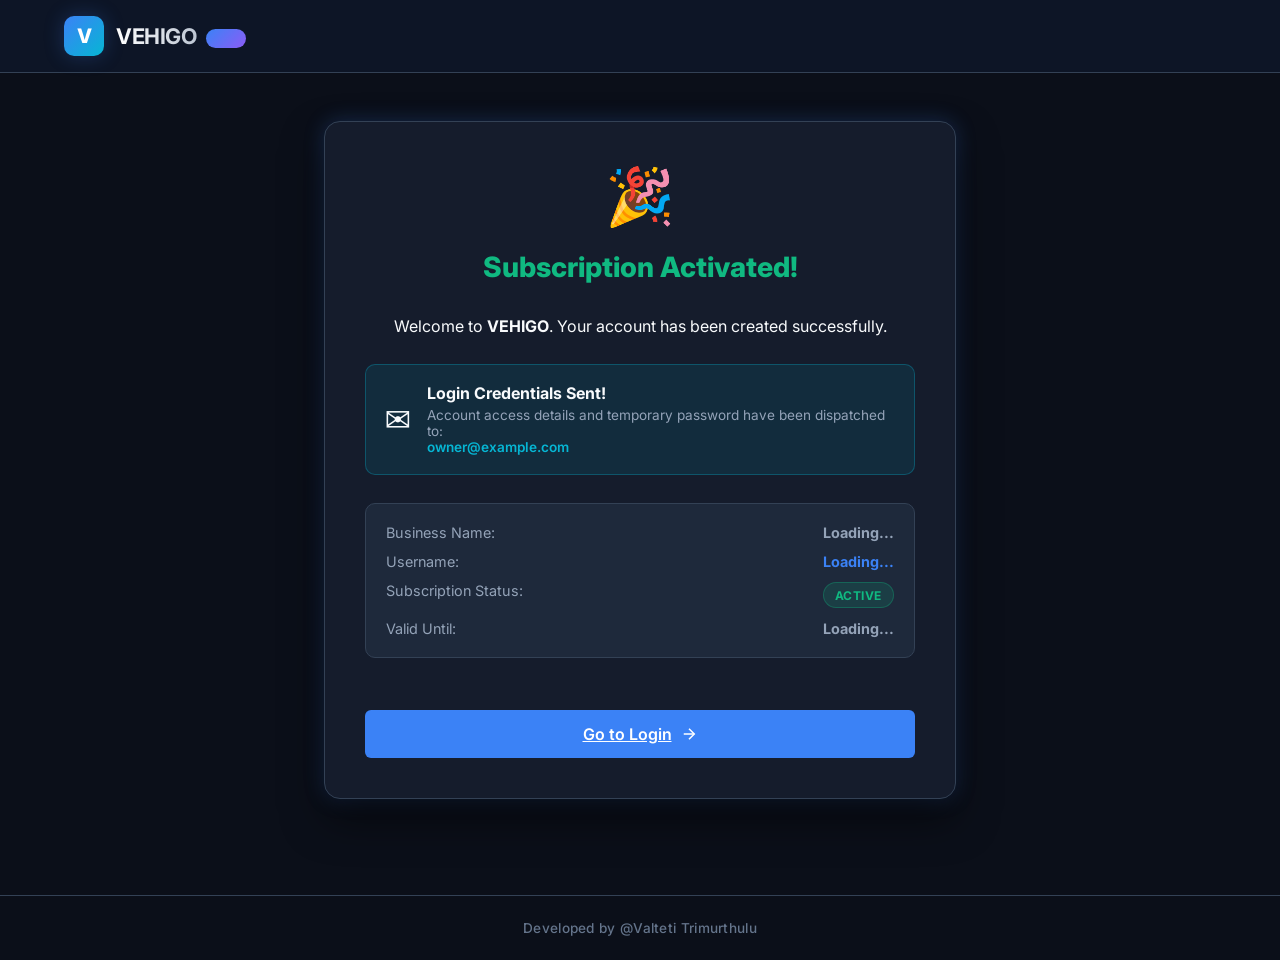
==== frontend/confirmation.html @ 652a9a10 "feat: initial commit for Vehigo Fleet Management System" ====
<!DOCTYPE html>
<html lang="en">
<head>
    <meta charset="UTF-8">
    <meta name="viewport" content="width=device-width, initial-scale=1.0">
    <title>Subscription Activated — VEHIGO SaaS Platform</title>
    <link rel="stylesheet" href="css/style.css">
</head>
<body class="public-body">

    <!-- Header Navbar -->
    <header class="public-header">
        <div class="public-header-container">
            <a href="home.html" class="brand-link">
                <div class="brand-icon">V</div>
                <div class="brand-text">VEHIGO <span class="saas-badge">SaaS</span></div>
            </a>
        </div>
    </header>

    <div class="registration-container">
        <div class="registration-card" style="text-align: center; align-items: center;">
            <div class="confirmation-icon">🎉</div>
            <h1 class="registration-title" style="color: var(--status-available);">Subscription Activated!</h1>
            <p class="registration-subtitle" style="font-size: 1rem; color: var(--text-primary);">
                Welcome to <strong>VEHIGO</strong>. Your account has been created successfully.
            </p>

            <div class="confirmation-notice-box">
                <div class="notice-icon">✉️</div>
                <div>
                    <strong>Login Credentials Sent!</strong>
                    <p style="margin-top: 0.25rem; font-size: 0.85rem; color: var(--text-secondary);">
                        Account access details and temporary password have been dispatched to:
                        <br><span id="conf-email" style="color: var(--accent-cyan); font-weight: 600;">owner@example.com</span>
                    </p>
                </div>
            </div>

            <!-- Activation Summary -->
            <div class="order-summary-card" style="width: 100%; text-align: left;">
                <div class="summary-row">
                    <span>Business Name:</span>
                    <strong id="conf-business">Loading...</strong>
                </div>
                <div class="summary-row">
                    <span>Username:</span>
                    <strong id="conf-username" style="color: var(--accent-blue);">Loading...</strong>
                </div>
                <div class="summary-row">
                    <span>Subscription Status:</span>
                    <span id="conf-status" class="badge badge-available">ACTIVE</span>
                </div>
                <div class="summary-row">
                    <span>Valid Until:</span>
                    <strong id="conf-expiry">Loading...</strong>
                </div>
            </div>

            <div style="margin-top: 1.5rem; width: 100%;">
                <a href="login.html" class="btn btn-primary btn-block btn-lg" style="justify-content: center;">
                    <span>Go to Login</span>
                    <svg viewBox="0 0 24 24" width="18" height="18" style="stroke: currentColor; fill: none; stroke-width: 2;"><line x1="5" y1="12" x2="19" y2="12"></line><polyline points="12 5 19 12 12 19"></polyline></svg>
                </a>
            </div>
        </div>
    </div>

    <!-- Page Footer -->
    <footer class="app-footer">
        Developed by @Valteti Trimurthulu
    </footer>

    <script src="js/api.js"></script>
    <script>
        document.addEventListener('DOMContentLoaded', async () => {
            const urlParams = new URLSearchParams(window.location.search);
            const subscriptionId = urlParams.get('id');

            if (subscriptionId) {
                try {
                    const sub = await API.get(`/subscriptions/${subscriptionId}`);
                    if (sub) {
                        document.getElementById('conf-business').textContent = sub.businessName;
                        document.getElementById('conf-email').textContent = sub.ownerEmail;
                        document.getElementById('conf-username').textContent = sub.username;
                        document.getElementById('conf-status').textContent = sub.subscriptionStatus;
                        document.getElementById('conf-expiry').textContent = formatDate(sub.expiryDate);
                    }
                } catch (e) {
                    console.error("Could not fetch confirmation details:", e);
                }
            }
        });
    </script>
</body>
</html>
---- frontend/css/style.css ----
/* VEHIGO - Vehicle & Logistics Management Platform CSS Design System */
@import url('https://fonts.googleapis.com/css2?family=Inter:wght@300;400;500;600;700&display=swap');

:root {
    --bg-main: #0b0f19;
    --bg-card: #151c2c;
    --bg-card-hover: #1e283d;
    --bg-sidebar: #0f172a;
    --bg-input: #1e293b;
    --border-color: #334155;

    --text-primary: #f8fafc;
    --text-secondary: #94a3b8;
    --text-muted: #64748b;

    --accent-blue: #3b82f6;
    --accent-blue-hover: #2563eb;
    --accent-cyan: #06b6d4;
    --accent-purple: #8b5cf6;

    --status-available: #10b981;
    --status-available-bg: rgba(16, 185, 129, 0.15);
    --status-ontrip: #3b82f6;
    --status-ontrip-bg: rgba(59, 130, 246, 0.15);
    --status-maintenance: #f59e0b;
    --status-maintenance-bg: rgba(245, 158, 11, 0.15);
    --status-inactive: #ef4444;
    --status-inactive-bg: rgba(239, 68, 68, 0.15);

    --radius-sm: 6px;
    --radius-md: 10px;
    --radius-lg: 16px;

    --shadow-card: 0 10px 25px -5px rgba(0, 0, 0, 0.4), 0 8px 10px -6px rgba(0, 0, 0, 0.3);
    --shadow-glow: 0 0 20px rgba(59, 130, 246, 0.25);
    --transition: all 0.25s cubic-bezier(0.4, 0, 0.2, 1);
}

* {
    margin: 0;
    padding: 0;
    box-sizing: border-box;
    font-family: 'Inter', system-ui, -apple-system, sans-serif;
}

body {
    background-color: var(--bg-main);
    color: var(--text-primary);
    min-height: 100vh;
    display: flex;
    flex-direction: column;
}

/* Layout */
.app-container {
    display: flex;
    min-height: 100vh;
}

/* Sidebar Navigation */
.sidebar {
    width: 260px;
    background-color: var(--bg-sidebar);
    border-right: 1px solid var(--border-color);
    display: flex;
    flex-direction: column;
    padding: 1.5rem 1rem;
    position: fixed;
    height: 100vh;
    z-index: 100;
}

.brand {
    display: flex;
    align-items: center;
    gap: 0.75rem;
    padding: 0.5rem 0.75rem 1.5rem;
    border-bottom: 1px solid var(--border-color);
    margin-bottom: 1.5rem;
}

.brand-icon {
    width: 40px;
    height: 40px;
    background: linear-gradient(135deg, var(--accent-blue), var(--accent-cyan));
    border-radius: var(--radius-md);
    display: flex;
    align-items: center;
    justify-content: center;
    font-weight: 800;
    font-size: 1.25rem;
    color: #fff;
    box-shadow: var(--shadow-glow);
}

.brand-text {
    font-size: 1.35rem;
    font-weight: 700;
    letter-spacing: -0.5px;
    background: linear-gradient(to right, #ffffff, #94a3b8);
    -webkit-background-clip: text;
    -webkit-text-fill-color: transparent;
}

.nav-list {
    list-style: none;
    display: flex;
    flex-direction: column;
    gap: 0.35rem;
}

.nav-link {
    display: flex;
    align-items: center;
    gap: 0.85rem;
    padding: 0.75rem 1rem;
    color: var(--text-secondary);
    text-decoration: none;
    border-radius: var(--radius-sm);
    font-weight: 500;
    font-size: 0.95rem;
    transition: var(--transition);
}

.nav-link:hover {
    color: var(--text-primary);
    background-color: var(--bg-card-hover);
}

.nav-link.active {
    color: #ffffff;
    background: linear-gradient(90deg, rgba(59, 130, 246, 0.2), transparent);
    border-left: 3.5px solid var(--accent-blue);
    font-weight: 600;
}

.nav-link svg {
    width: 20px;
    height: 20px;
    stroke: currentColor;
    stroke-width: 2;
    fill: none;
}

.sidebar-footer {
    margin-top: auto;
    padding-top: 1rem;
    border-top: 1px solid var(--border-color);
    font-size: 0.8rem;
    color: var(--text-muted);
    text-align: center;
}

/* Main Content Area */
.main-content {
    margin-left: 260px;
    flex: 1;
    padding: 2rem;
    max-width: calc(100vw - 260px);
}

.page-header {
    display: flex;
    justify-content: space-between;
    align-items: center;
    margin-bottom: 2rem;
    padding-bottom: 1rem;
    border-bottom: 1px solid var(--border-color);
}

.page-title {
    font-size: 1.75rem;
    font-weight: 700;
    letter-spacing: -0.5px;
}

.page-subtitle {
    font-size: 0.9rem;
    color: var(--text-secondary);
    margin-top: 0.25rem;
}

/* Grid & Cards */
.stats-grid {
    display: grid;
    grid-template-columns: repeat(auto-fit, minmax(220px, 1fr));
    gap: 1.25rem;
    margin-bottom: 2rem;
}

.stat-card {
    background-color: var(--bg-card);
    border: 1px solid var(--border-color);
    border-radius: var(--radius-md);
    padding: 1.35rem;
    display: flex;
    align-items: center;
    justify-content: space-between;
    box-shadow: var(--shadow-card);
    transition: var(--transition);
}

.stat-card:hover {
    transform: translateY(-3px);
    border-color: var(--accent-blue);
}

.stat-info .stat-label {
    font-size: 0.825rem;
    text-transform: uppercase;
    letter-spacing: 0.5px;
    color: var(--text-secondary);
    margin-bottom: 0.35rem;
    font-weight: 600;
}

.stat-info .stat-value {
    font-size: 1.85rem;
    font-weight: 700;
    color: var(--text-primary);
}

.stat-icon {
    width: 48px;
    height: 48px;
    border-radius: var(--radius-md);
    display: flex;
    align-items: center;
    justify-content: center;
    background-color: rgba(255, 255, 255, 0.05);
}

.stat-icon svg {
    width: 24px;
    height: 24px;
    stroke: var(--accent-blue);
    stroke-width: 2;
    fill: none;
}

/* Toolbar & Filters */
.toolbar {
    display: flex;
    justify-content: space-between;
    align-items: center;
    gap: 1rem;
    margin-bottom: 1.5rem;
    flex-wrap: wrap;
}

.search-box {
    position: relative;
    flex: 1;
    min-width: 240px;
    max-width: 400px;
}

.search-box input {
    width: 100%;
    padding: 0.65rem 1rem 0.65rem 2.5rem;
    background-color: var(--bg-input);
    border: 1px solid var(--border-color);
    border-radius: var(--radius-sm);
    color: var(--text-primary);
    font-size: 0.9rem;
}

.search-box svg {
    position: absolute;
    left: 0.85rem;
    top: 50%;
    transform: translateY(-50%);
    width: 18px;
    height: 18px;
    stroke: var(--text-muted);
}

.filter-group {
    display: flex;
    gap: 0.75rem;
    align-items: center;
}

select.form-control, input.form-control {
    background-color: var(--bg-input);
    border: 1px solid var(--border-color);
    border-radius: var(--radius-sm);
    color: var(--text-primary);
    padding: 0.65rem 0.85rem;
    font-size: 0.9rem;
    outline: none;
}

select.form-control:focus, input.form-control:focus {
    border-color: var(--accent-blue);
}

/* Buttons */
.btn {
    display: inline-flex;
    align-items: center;
    gap: 0.5rem;
    padding: 0.65rem 1.25rem;
    font-size: 0.9rem;
    font-weight: 600;
    border-radius: var(--radius-sm);
    border: none;
    cursor: pointer;
    transition: var(--transition);
}

.btn-primary {
    background-color: var(--accent-blue);
    color: #ffffff;
}

.btn-primary:hover {
    background-color: var(--accent-blue-hover);
    box-shadow: var(--shadow-glow);
}

.btn-secondary {
    background-color: var(--bg-card-hover);
    color: var(--text-primary);
    border: 1px solid var(--border-color);
}

.btn-secondary:hover {
    background-color: var(--border-color);
}

.btn-danger {
    background-color: rgba(239, 68, 68, 0.2);
    color: #ef4444;
    border: 1px solid rgba(239, 68, 68, 0.3);
}

.btn-danger:hover {
    background-color: rgba(239, 68, 68, 0.35);
}

.btn-sm {
    padding: 0.4rem 0.75rem;
    font-size: 0.8rem;
}

/* Tables */
.table-container {
    background-color: var(--bg-card);
    border: 1px solid var(--border-color);
    border-radius: var(--radius-md);
    overflow: hidden;
    box-shadow: var(--shadow-card);
}

.data-table {
    width: 100%;
    border-collapse: collapse;
    text-align: left;
}

.data-table th {
    background-color: rgba(15, 23, 42, 0.7);
    padding: 0.9rem 1.25rem;
    font-size: 0.8rem;
    text-transform: uppercase;
    letter-spacing: 0.5px;
    color: var(--text-secondary);
    border-bottom: 1px solid var(--border-color);
}

.data-table td {
    padding: 1rem 1.25rem;
    border-bottom: 1px solid rgba(51, 65, 85, 0.4);
    font-size: 0.9rem;
    color: var(--text-primary);
    vertical-align: middle;
}

.data-table tbody tr:hover {
    background-color: rgba(30, 40, 61, 0.5);
}

/* Badges & Status Pills */
.badge {
    display: inline-block;
    padding: 0.3rem 0.7rem;
    border-radius: 50px;
    font-size: 0.75rem;
    font-weight: 700;
    text-transform: uppercase;
    letter-spacing: 0.5px;
}

.badge-available {
    background-color: var(--status-available-bg);
    color: var(--status-available);
    border: 1px solid rgba(16, 185, 129, 0.3);
}

.badge-ontrip {
    background-color: var(--status-ontrip-bg);
    color: var(--status-ontrip);
    border: 1px solid rgba(59, 130, 246, 0.3);
}

.badge-maintenance {
    background-color: var(--status-maintenance-bg);
    color: var(--status-maintenance);
    border: 1px solid rgba(245, 158, 11, 0.3);
}

.badge-inactive {
    background-color: var(--status-inactive-bg);
    color: var(--status-inactive);
    border: 1px solid rgba(239, 68, 68, 0.3);
}

/* Modal Dialogs */
.modal-overlay {
    position: fixed;
    top: 0;
    left: 0;
    width: 100vw;
    height: 100vh;
    background-color: rgba(0, 0, 0, 0.7);
    backdrop-filter: blur(4px);
    display: flex;
    align-items: center;
    justify-content: center;
    z-index: 1000;
    opacity: 0;
    visibility: hidden;
    transition: var(--transition);
}

.modal-overlay.active {
    opacity: 1;
    visibility: visible;
}

.modal {
    background-color: var(--bg-card);
    border: 1px solid var(--border-color);
    border-radius: var(--radius-lg);
    width: 100%;
    max-width: 540px;
    padding: 1.75rem;
    box-shadow: 0 20px 30px rgba(0, 0, 0, 0.6);
    transform: scale(0.95);
    transition: var(--transition);
}

.modal-overlay.active .modal {
    transform: scale(1);
}

.modal-header {
    display: flex;
    justify-content: space-between;
    align-items: center;
    padding-bottom: 1rem;
    border-bottom: 1px solid var(--border-color);
    margin-bottom: 1.25rem;
}

.modal-title {
    font-size: 1.25rem;
    font-weight: 700;
}

.modal-close {
    background: none;
    border: none;
    color: var(--text-muted);
    font-size: 1.5rem;
    cursor: pointer;
}

.modal-close:hover {
    color: var(--text-primary);
}

.form-grid {
    display: grid;
    grid-template-columns: 1fr 1fr;
    gap: 1rem;
}

.form-group {
    display: flex;
    flex-direction: column;
    gap: 0.4rem;
    margin-bottom: 1rem;
}

.form-group.full-width {
    grid-column: 1 / -1;
}

.form-group label {
    font-size: 0.825rem;
    font-weight: 600;
    color: var(--text-secondary);
}

.modal-footer {
    display: flex;
    justify-content: flex-end;
    gap: 0.75rem;
    padding-top: 1rem;
    border-top: 1px solid var(--border-color);
    margin-top: 1rem;
}

/* Toast Notifications */
.toast-container {
    position: fixed;
    bottom: 20px;
    right: 20px;
    display: flex;
    flex-direction: column;
    gap: 0.5rem;
    z-index: 2000;
}

.toast {
    padding: 0.9rem 1.25rem;
    background-color: var(--bg-card);
    border: 1px solid var(--border-color);
    border-left: 4px solid var(--accent-blue);
    border-radius: var(--radius-sm);
    color: var(--text-primary);
    font-size: 0.9rem;
    box-shadow: var(--shadow-card);
    animation: slideIn 0.3s ease-out forwards;
}

.toast.success { border-left-color: var(--status-available); }
.toast.error { border-left-color: var(--status-inactive); }

@keyframes slideIn {
    from { transform: translateX(100%); opacity: 0; }
    to { transform: translateX(0); opacity: 1; }
}

/* Responsive adjustments */
@media (max-width: 900px) {
    .sidebar { width: 70px; padding: 1rem 0.5rem; }
    .brand-text, .nav-link span, .sidebar-footer { display: none; }
    .main-content { margin-left: 70px; max-width: calc(100vw - 70px); }
}

/* ==========================================================================
   Login Page Styling
   ========================================================================== */
.login-body {
    background: radial-gradient(circle at top center, #1e293b 0%, #0b0f19 70%);
    display: flex;
    align-items: center;
    justify-content: center;
    min-height: 100vh;
    padding: 1.5rem;
}

.login-container {
    width: 100%;
    max-width: 440px;
}

.login-card {
    background-color: var(--bg-card);
    border: 1px solid var(--border-color);
    border-radius: var(--radius-lg);
    padding: 2.5rem;
    box-shadow: 0 20px 40px rgba(0, 0, 0, 0.5), var(--shadow-glow);
    display: flex;
    flex-direction: column;
    gap: 1.5rem;
}

.login-header {
    text-align: center;
    display: flex;
    flex-direction: column;
    align-items: center;
}

.login-brand-icon {
    width: 56px;
    height: 56px;
    background: linear-gradient(135deg, var(--accent-blue), var(--accent-cyan));
    border-radius: var(--radius-md);
    display: flex;
    align-items: center;
    justify-content: center;
    font-weight: 800;
    font-size: 1.75rem;
    color: #ffffff;
    box-shadow: var(--shadow-glow);
    margin-bottom: 1rem;
}

.login-brand-title {
    font-size: 2rem;
    font-weight: 800;
    letter-spacing: 1px;
    background: linear-gradient(to right, #ffffff, #94a3b8);
    -webkit-background-clip: text;
    -webkit-text-fill-color: transparent;
}

.login-brand-subtitle {
    font-size: 0.875rem;
    color: var(--text-secondary);
    margin-top: 0.35rem;
}

.login-error-msg {
    background-color: rgba(239, 68, 68, 0.15);
    border: 1px solid rgba(239, 68, 68, 0.4);
    color: #fca5a5;
    padding: 0.75rem 1rem;
    border-radius: var(--radius-sm);
    font-size: 0.875rem;
    text-align: center;
    font-weight: 500;
}

.input-with-icon {
    position: relative;
    display: flex;
    align-items: center;
}

.input-with-icon .input-icon {
    position: absolute;
    left: 0.85rem;
    width: 18px;
    height: 18px;
    stroke: var(--text-muted);
    stroke-width: 2;
    fill: none;
    pointer-events: none;
}

.input-with-icon .form-control {
    padding-left: 2.6rem;
    width: 100%;
}

.password-input-wrapper .form-control {
    padding-right: 2.6rem;
}

.toggle-password-btn {
    position: absolute;
    right: 0.75rem;
    background: none;
    border: none;
    color: var(--text-muted);
    cursor: pointer;
    padding: 0.25rem;
    display: flex;
    align-items: center;
    justify-content: center;
    transition: var(--transition);
}

.toggle-password-btn:hover {
    color: var(--text-primary);
}

.toggle-password-btn svg {
    width: 18px;
    height: 18px;
    stroke: currentColor;
    stroke-width: 2;
    fill: none;
}

.login-demo-hint {
    background-color: rgba(30, 41, 59, 0.6);
    border: 1px dashed var(--border-color);
    padding: 0.65rem 0.85rem;
    border-radius: var(--radius-sm);
    font-size: 0.8rem;
    color: var(--text-secondary);
    text-align: center;
}

.login-demo-hint code {
    color: var(--accent-cyan);
    font-weight: 600;
    background: rgba(6, 182, 212, 0.1);
    padding: 0.1rem 0.35rem;
    border-radius: 4px;
}

.btn-block {
    width: 100%;
    justify-content: center;
}

.btn-login {
    padding: 0.85rem;
    font-size: 1rem;
    letter-spacing: 0.5px;
    margin-top: 0.5rem;
}

.login-footer {
    text-align: center;
    font-size: 0.8rem;
    color: var(--text-muted);
    border-top: 1px solid var(--border-color);
    padding-top: 1rem;
    margin-top: 0.5rem;
}

/* ==========================================================================
   Application Global Footer
   ========================================================================== */
.app-footer {
    margin-top: 3rem;
    padding: 1.5rem 0;
    border-top: 1px solid var(--border-color);
    text-align: center;
    color: var(--text-muted);
    font-size: 0.85rem;
    font-weight: 500;
    letter-spacing: 0.3px;
}

/* ==========================================================================
   Tracking & Leaflet Map Page Layout
   ========================================================================== */
.tracking-layout {
    display: flex;
    gap: 1.5rem;
    align-items: stretch;
    min-height: 620px;
}

.vehicle-sidebar {
    width: 320px;
    flex-shrink: 0;
    background-color: var(--bg-card);
    border: 1px solid var(--border-color);
    border-radius: var(--radius-md);
    display: flex;
    flex-direction: column;
    box-shadow: var(--shadow-card);
    overflow: hidden;
}

.vehicle-sidebar-header {
    padding: 1.15rem;
    border-bottom: 1px solid var(--border-color);
    background-color: rgba(15, 23, 42, 0.6);
}

.vehicle-sidebar-title {
    font-size: 1rem;
    font-weight: 700;
    margin-bottom: 0.75rem;
    display: flex;
    align-items: center;
    justify-content: space-between;
}

.vehicle-list {
    list-style: none;
    overflow-y: auto;
    max-height: 520px;
}

.vehicle-item {
    padding: 1rem 1.15rem;
    border-bottom: 1px solid var(--border-color);
    cursor: pointer;
    transition: var(--transition);
    display: flex;
    flex-direction: column;
    gap: 0.4rem;
}

.vehicle-item:hover {
    background-color: var(--bg-card-hover);
}

.vehicle-item.active {
    background-color: rgba(59, 130, 246, 0.15);
    border-left: 4px solid var(--accent-blue);
}

.vehicle-item-header {
    display: flex;
    justify-content: space-between;
    align-items: center;
}

.vehicle-item-number {
    font-weight: 700;
    font-size: 0.95rem;
    color: var(--text-primary);
}

.vehicle-item-route {
    font-size: 0.8rem;
    color: var(--text-secondary);
    display: flex;
    align-items: center;
    gap: 0.35rem;
}

.map-container-wrapper {
    flex: 1;
    display: flex;
    flex-direction: column;
    gap: 1rem;
}

.map-area {
    width: 100%;
    height: 540px;
    min-height: 480px;
    background-color: #1e293b;
    border: 1px solid var(--border-color);
    border-radius: var(--radius-md);
    overflow: hidden;
    box-shadow: var(--shadow-card);
    z-index: 1;
}

/* Custom Leaflet Dark Mode Popup Styling */
.leaflet-popup-content-wrapper {
    background-color: var(--bg-card) !important;
    color: var(--text-primary) !important;
    border: 1px solid var(--border-color) !important;
    border-radius: var(--radius-md) !important;
    box-shadow: var(--shadow-card) !important;
}

.leaflet-popup-tip {
    background-color: var(--bg-card) !important;
}

.leaflet-popup-content {
    margin: 0.85rem 1rem !important;
    font-family: 'Inter', sans-serif !important;
    font-size: 0.85rem !important;
    line-height: 1.4 !important;
}

.popup-vehicle-title {
    font-size: 1.1rem;
    font-weight: 700;
    color: #ffffff;
    margin-bottom: 0.25rem;
}

.popup-row {
    margin-top: 0.35rem;
    color: var(--text-secondary);
}

.popup-row strong {
    color: var(--text-primary);
}

/* Sidebar Logout Button */
.nav-link.nav-logout {
    color: #ef4444;
}

.nav-link.nav-logout:hover {
    background-color: rgba(239, 68, 68, 0.15);
    color: #fca5a5;
}

@media (max-width: 1024px) {
    .tracking-layout {
        flex-direction: column;
    }
    .vehicle-sidebar {
        width: 100%;
    }
    .map-area {
        height: 400px;
    }
}

/* ==========================================================================
   1. Interactive Vehicle Loading Screen Overlay
   ========================================================================== */
.loading-overlay {
    position: fixed;
    top: 0;
    left: 0;
    width: 100vw;
    height: 100vh;
    background: radial-gradient(circle at top center, #1e293b 0%, #0b0f19 80%);
    z-index: 9999;
    display: flex;
    align-items: center;
    justify-content: center;
    color: var(--text-primary);
}

.loading-content {
    text-align: center;
    display: flex;
    flex-direction: column;
    align-items: center;
    max-width: 420px;
    padding: 2rem;
}

.loading-logo {
    display: flex;
    align-items: center;
    gap: 0.85rem;
    margin-bottom: 0.5rem;
}

.brand-icon-lg {
    width: 52px;
    height: 52px;
    background: linear-gradient(135deg, var(--accent-blue), var(--accent-cyan));
    border-radius: var(--radius-md);
    display: flex;
    align-items: center;
    justify-content: center;
    font-weight: 800;
    font-size: 1.6rem;
    color: #fff;
    box-shadow: var(--shadow-glow);
}

.loading-brand-text {
    font-size: 2.2rem;
    font-weight: 800;
    letter-spacing: 1px;
    background: linear-gradient(to right, #ffffff, #94a3b8);
    -webkit-background-clip: text;
    -webkit-text-fill-color: transparent;
}

.loading-subtitle {
    font-size: 0.95rem;
    color: var(--text-secondary);
    margin-bottom: 2rem;
}

.vehicle-animation-track {
    position: relative;
    width: 100%;
    height: 44px;
    margin-bottom: 1.5rem;
    display: flex;
    align-items: center;
    overflow: hidden;
}

.track-line {
    position: absolute;
    width: 100%;
    height: 3px;
    background: linear-gradient(90deg, transparent, var(--accent-cyan), transparent);
    border-radius: 2px;
}

.animated-truck {
    position: absolute;
    font-size: 2rem;
    left: -40px;
    animation: driveAcross 1.5s ease-in-out infinite;
    filter: drop-shadow(0 0 10px rgba(6, 182, 212, 0.6));
}

@keyframes driveAcross {
    0% { left: -40px; opacity: 0; }
    15% { opacity: 1; }
    85% { opacity: 1; }
    100% { left: 100%; opacity: 0; }
}

.loading-text {
    font-size: 0.85rem;
    color: var(--text-muted);
    letter-spacing: 0.5px;
}

/* ==========================================================================
   2. Public SaaS Header Navbar
   ========================================================================== */
.public-body {
    background-color: var(--bg-main);
    color: var(--text-primary);
    overflow-x: hidden;
}

.public-header {
    position: sticky;
    top: 0;
    z-index: 500;
    background-color: rgba(15, 23, 42, 0.85);
    backdrop-filter: blur(12px);
    border-bottom: 1px solid var(--border-color);
}

.public-header-container {
    max-width: 1200px;
    margin: 0 auto;
    padding: 1rem 1.5rem;
    display: flex;
    align-items: center;
    justify-content: space-between;
}

.brand-link {
    display: flex;
    align-items: center;
    gap: 0.75rem;
    text-decoration: none;
}

.saas-badge {
    font-size: 0.7rem;
    font-weight: 700;
    background: linear-gradient(135deg, var(--accent-blue), var(--accent-purple));
    color: #fff;
    padding: 0.15rem 0.45rem;
    border-radius: 50px;
    margin-left: 0.35rem;
    vertical-align: middle;
}

.public-nav {
    display: flex;
    gap: 1.75rem;
}

.nav-item {
    color: var(--text-secondary);
    text-decoration: none;
    font-size: 0.925rem;
    font-weight: 500;
    transition: var(--transition);
}

.nav-item:hover {
    color: var(--text-primary);
}

.public-auth-btns {
    display: flex;
    gap: 0.75rem;
}

/* ==========================================================================
   3. Hero Section & Interactive Vehicle Hero Visual
   ========================================================================== */
.hero-section {
    padding: 5rem 1.5rem 4rem;
    background: radial-gradient(circle at 50% 0%, #1e293b 0%, #0b0f19 75%);
}

.hero-container {
    max-width: 1200px;
    margin: 0 auto;
    display: grid;
    grid-template-columns: 1fr 1fr;
    gap: 3rem;
    align-items: center;
}

.hero-tag {
    display: inline-block;
    padding: 0.4rem 0.85rem;
    background: rgba(59, 130, 246, 0.15);
    border: 1px solid rgba(59, 130, 246, 0.3);
    color: var(--accent-cyan);
    border-radius: 50px;
    font-size: 0.825rem;
    font-weight: 600;
    margin-bottom: 1.25rem;
}

.hero-title {
    font-size: 2.85rem;
    font-weight: 800;
    line-height: 1.2;
    letter-spacing: -0.5px;
    margin-bottom: 1.25rem;
    background: linear-gradient(to right, #ffffff, #cbd5e1);
    -webkit-background-clip: text;
    -webkit-text-fill-color: transparent;
}

.hero-subtitle {
    font-size: 1.1rem;
    color: var(--text-secondary);
    line-height: 1.6;
    margin-bottom: 2rem;
}

.hero-actions {
    display: flex;
    gap: 1rem;
    margin-bottom: 2.5rem;
}

.btn-lg {
    padding: 0.85rem 1.75rem;
    font-size: 1rem;
    border-radius: var(--radius-sm);
}

.hero-metrics-trust {
    display: flex;
    gap: 2rem;
    padding-top: 1.5rem;
    border-top: 1px solid var(--border-color);
    color: var(--text-muted);
    font-size: 0.85rem;
}

.hero-metrics-trust strong {
    color: var(--text-primary);
}

.hero-visual {
    position: relative;
}

.visual-card-backdrop {
    background-color: var(--bg-card);
    border: 1px solid var(--border-color);
    border-radius: var(--radius-lg);
    padding: 2.5rem 2rem;
    box-shadow: 0 25px 50px -12px rgba(0, 0, 0, 0.6), var(--shadow-glow);
    display: flex;
    flex-direction: column;
    gap: 1.5rem;
}

.visual-truck-lane {
    display: flex;
    flex-direction: column;
    gap: 1rem;
}

.moving-truck-badge, .moving-van-badge {
    background-color: var(--bg-input);
    border: 1px solid var(--border-color);
    padding: 0.85rem 1.15rem;
    border-radius: var(--radius-md);
    display: flex;
    align-items: center;
    gap: 1rem;
    box-shadow: var(--shadow-card);
    transition: var(--transition);
}

.moving-truck-badge:hover, .moving-van-badge:hover {
    border-color: var(--accent-blue);
    transform: translateX(6px);
}

.truck-icon {
    font-size: 1.75rem;
}

.truck-status-tag {
    font-weight: 600;
    font-size: 0.9rem;
    color: var(--text-primary);
}

.visual-stat-pill {
    display: flex;
    align-items: center;
    gap: 0.6rem;
    padding: 0.6rem 1rem;
    background-color: rgba(16, 185, 129, 0.15);
    border: 1px solid rgba(16, 185, 129, 0.3);
    border-radius: 50px;
    font-size: 0.825rem;
    color: var(--status-available);
    font-weight: 600;
    width: fit-content;
}

.pill-dot {
    width: 8px;
    height: 8px;
    background-color: var(--status-available);
    border-radius: 50%;
    animation: pulse 1.5s infinite;
}

@keyframes pulse {
    0% { transform: scale(0.95); opacity: 0.8; }
    50% { transform: scale(1.3); opacity: 1; }
    100% { transform: scale(0.95); opacity: 0.8; }
}

/* ==========================================================================
   4. Target Audience, Services & Why Choose Sections
   ========================================================================== */
.section-container {
    max-width: 1200px;
    margin: 0 auto;
    padding: 4.5rem 1.5rem;
}

.section-header {
    text-align: center;
    max-width: 650px;
    margin: 0 auto 3rem;
}

.section-kicker {
    font-size: 0.8rem;
    font-weight: 700;
    color: var(--accent-cyan);
    letter-spacing: 1.5px;
    display: block;
    margin-bottom: 0.5rem;
}

.section-title {
    font-size: 2.15rem;
    font-weight: 800;
    margin-bottom: 0.75rem;
    letter-spacing: -0.5px;
}

.section-subtitle {
    font-size: 1rem;
    color: var(--text-secondary);
}

.audience-grid, .services-grid {
    display: grid;
    grid-template-columns: repeat(auto-fit, minmax(320px, 1fr));
    gap: 1.5rem;
}

.audience-card, .service-card {
    background-color: var(--bg-card);
    border: 1px solid var(--border-color);
    border-radius: var(--radius-md);
    padding: 1.75rem;
    transition: var(--transition);
    display: flex;
    flex-direction: column;
    gap: 0.75rem;
}

.audience-card:hover, .service-card:hover {
    transform: translateY(-4px);
    border-color: var(--accent-blue);
    box-shadow: var(--shadow-card);
}

.audience-icon, .service-icon-box {
    font-size: 2rem;
    margin-bottom: 0.25rem;
}

.audience-card h3, .service-card h3 {
    font-size: 1.2rem;
    font-weight: 700;
}

.audience-card p, .service-card p {
    font-size: 0.9rem;
    color: var(--text-secondary);
    line-height: 1.55;
}

.benefits-grid {
    display: grid;
    grid-template-columns: 1fr 1fr;
    gap: 1.5rem;
    max-width: 960px;
    margin: 0 auto;
}

.benefit-item {
    background-color: var(--bg-card);
    border: 1px solid var(--border-color);
    border-radius: var(--radius-md);
    padding: 1.35rem;
    display: flex;
    gap: 1rem;
    align-items: flex-start;
}

.benefit-check {
    width: 32px;
    height: 32px;
    background: rgba(16, 185, 129, 0.15);
    color: var(--status-available);
    border-radius: 50%;
    display: flex;
    align-items: center;
    justify-content: center;
    font-weight: 800;
    flex-shrink: 0;
}

.benefit-item h4 {
    font-size: 1.05rem;
    font-weight: 700;
    margin-bottom: 0.35rem;
}

.benefit-item p {
    font-size: 0.875rem;
    color: var(--text-secondary);
    line-height: 1.5;
}

/* ==========================================================================
   5. Subscription Plans / Pricing Section
   ========================================================================== */
.pricing-section {
    background: radial-gradient(circle at 50% 100%, #1e293b 0%, #0b0f19 80%);
}

.pricing-grid {
    display: grid;
    grid-template-columns: repeat(auto-fit, minmax(250px, 1fr));
    gap: 1.5rem;
    align-items: stretch;
}

.pricing-card {
    background-color: var(--bg-card);
    border: 1px solid var(--border-color);
    border-radius: var(--radius-lg);
    padding: 2rem 1.5rem;
    display: flex;
    flex-direction: column;
    position: relative;
    transition: var(--transition);
}

.pricing-card:hover {
    transform: translateY(-5px);
    border-color: var(--accent-blue);
}

.pricing-card.popular {
    border-color: var(--accent-blue);
    box-shadow: 0 0 25px rgba(59, 130, 246, 0.3);
}

.popular-badge {
    position: absolute;
    top: -14px;
    left: 50%;
    transform: translateX(-50%);
    background: linear-gradient(135deg, var(--accent-blue), var(--accent-cyan));
    color: #fff;
    padding: 0.25rem 0.85rem;
    border-radius: 50px;
    font-size: 0.75rem;
    font-weight: 700;
    text-transform: uppercase;
    letter-spacing: 0.5px;
    box-shadow: var(--shadow-glow);
}

.plan-header {
    border-bottom: 1px solid var(--border-color);
    padding-bottom: 1.25rem;
    margin-bottom: 1.25rem;
}

.plan-name {
    font-size: 1.25rem;
    font-weight: 700;
    margin-bottom: 0.5rem;
}

.plan-price {
    font-size: 2.25rem;
    font-weight: 800;
    color: #fff;
}

.plan-price span {
    font-size: 0.875rem;
    color: var(--text-secondary);
    font-weight: 400;
}

.plan-desc {
    font-size: 0.85rem;
    color: var(--text-muted);
    margin-top: 0.35rem;
}

.plan-features {
    list-style: none;
    display: flex;
    flex-direction: column;
    gap: 0.75rem;
    margin-bottom: 2rem;
    flex: 1;
}

.plan-features li {
    font-size: 0.875rem;
    color: var(--text-secondary);
}

/* ==========================================================================
   6. Business Registration & Payment Checkout Styling
   ========================================================================== */
.registration-container {
    max-width: 680px;
    margin: 3rem auto;
    padding: 0 1.5rem;
}

.registration-card {
    background-color: var(--bg-card);
    border: 1px solid var(--border-color);
    border-radius: var(--radius-lg);
    padding: 2.5rem;
    box-shadow: 0 20px 40px rgba(0, 0, 0, 0.5), var(--shadow-glow);
    display: flex;
    flex-direction: column;
    gap: 1.75rem;
}

.registration-header {
    text-align: center;
    border-bottom: 1px solid var(--border-color);
    padding-bottom: 1.25rem;
}

.registration-title {
    font-size: 1.75rem;
    font-weight: 800;
}

.registration-subtitle {
    font-size: 0.9rem;
    color: var(--text-secondary);
    margin-top: 0.25rem;
}

.plan-summary-box {
    background-color: rgba(59, 130, 246, 0.1);
    border: 1px solid rgba(59, 130, 246, 0.3);
    border-radius: var(--radius-md);
    padding: 1rem 1.25rem;
    display: flex;
    justify-content: space-between;
    align-items: center;
}

.plan-summary-label {
    font-size: 0.75rem;
    text-transform: uppercase;
    color: var(--text-secondary);
    font-weight: 700;
}

.plan-summary-title {
    font-size: 1.1rem;
    font-weight: 700;
    color: var(--text-primary);
}

.plan-summary-amount {
    font-size: 1.5rem;
    font-weight: 800;
    color: var(--accent-cyan);
}

.form-section-title {
    font-size: 1.05rem;
    font-weight: 700;
    color: var(--text-primary);
    margin-bottom: 0.85rem;
    padding-bottom: 0.35rem;
    border-bottom: 1px dashed var(--border-color);
}

.registration-actions {
    display: flex;
    gap: 1rem;
    margin-top: 1rem;
}

.demo-payment-banner {
    background-color: rgba(245, 158, 11, 0.15);
    border: 1px solid rgba(245, 158, 11, 0.4);
    padding: 1rem 1.25rem;
    border-radius: var(--radius-md);
    text-align: center;
}

.banner-badge {
    font-size: 0.75rem;
    font-weight: 800;
    background-color: var(--status-maintenance);
    color: #000;
    padding: 0.15rem 0.5rem;
    border-radius: 4px;
    display: inline-block;
    margin-bottom: 0.35rem;
}

.order-summary-card {
    background-color: var(--bg-input);
    border: 1px solid var(--border-color);
    border-radius: var(--radius-md);
    padding: 1.25rem;
    display: flex;
    flex-direction: column;
    gap: 0.75rem;
}

.summary-card-title {
    font-size: 1rem;
    font-weight: 700;
    margin-bottom: 0.25rem;
    border-bottom: 1px solid var(--border-color);
    padding-bottom: 0.5rem;
}

.summary-row {
    display: flex;
    justify-content: space-between;
    font-size: 0.9rem;
    color: var(--text-secondary);
}

.total-row {
    border-top: 1px solid var(--border-color);
    padding-top: 0.75rem;
    font-size: 1.1rem;
    color: var(--text-primary);
    font-weight: 700;
}

.total-amount {
    color: var(--accent-cyan);
    font-size: 1.35rem;
    font-weight: 800;
}

.payment-methods-grid {
    display: grid;
    grid-template-columns: repeat(auto-fit, minmax(160px, 1fr));
    gap: 0.85rem;
}

.payment-method-card {
    background-color: var(--bg-input);
    border: 1px solid var(--border-color);
    border-radius: var(--radius-sm);
    padding: 0.85rem;
    display: flex;
    flex-direction: column;
    align-items: center;
    gap: 0.4rem;
    cursor: pointer;
    transition: var(--transition);
}

.payment-method-card:hover, .payment-method-card.active {
    border-color: var(--accent-blue);
    background-color: rgba(59, 130, 246, 0.1);
}

.method-icon {
    font-size: 1.5rem;
}

.method-name {
    font-size: 0.8rem;
    font-weight: 600;
}

.confirmation-icon {
    font-size: 3.5rem;
    margin-bottom: -0.5rem;
}

.confirmation-notice-box {
    background-color: rgba(6, 182, 212, 0.1);
    border: 1px solid rgba(6, 182, 212, 0.3);
    border-radius: var(--radius-md);
    padding: 1.15rem;
    display: flex;
    gap: 1rem;
    align-items: center;
    text-align: left;
    width: 100%;
}

.notice-icon {
    font-size: 2rem;
}

@media (max-width: 768px) {
    .hero-container { grid-template-columns: 1fr; }
    .public-nav { display: none; }
    .benefits-grid { grid-template-columns: 1fr; }
}
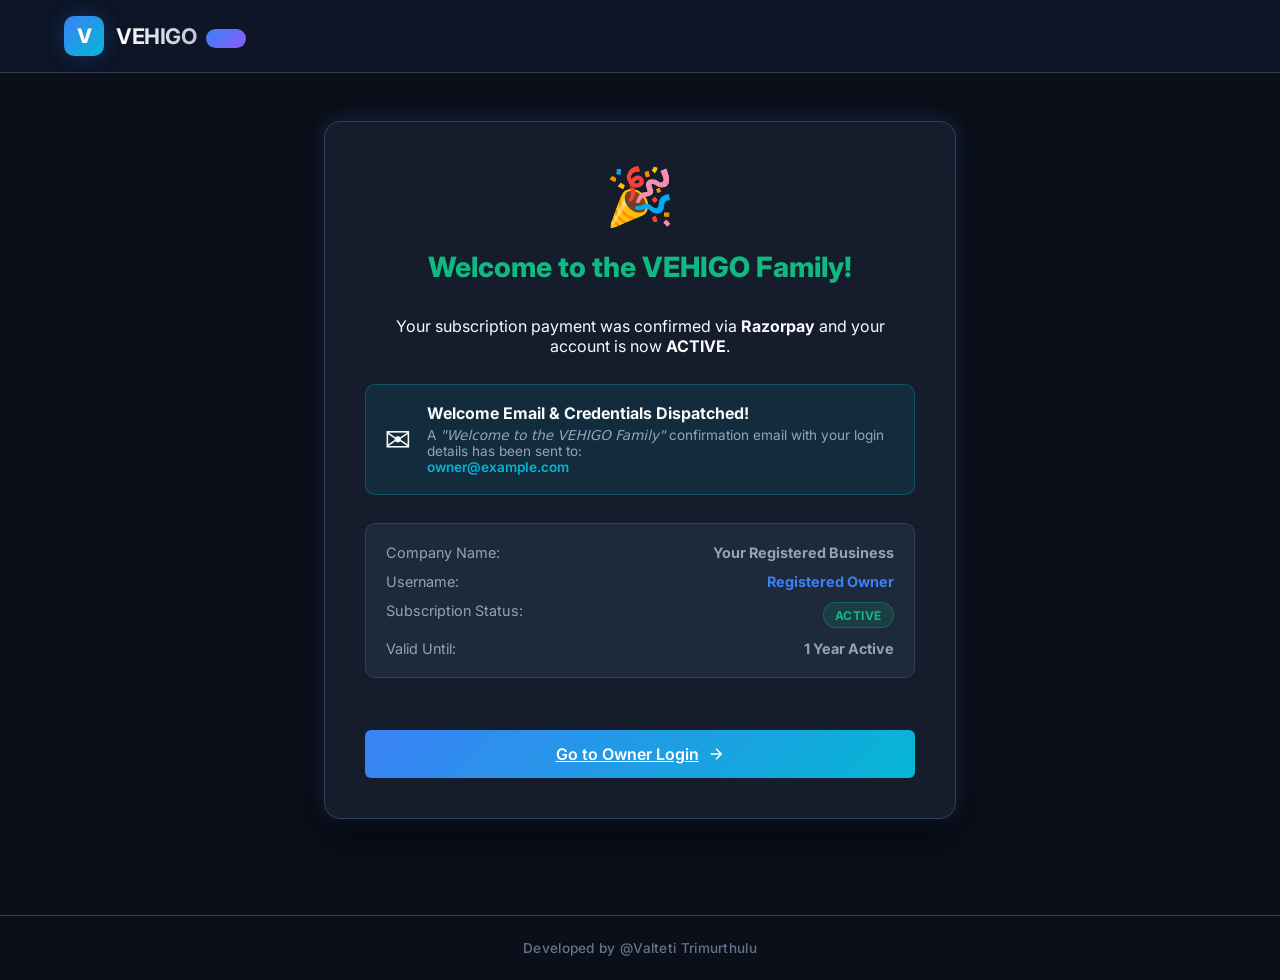
==== commit 2532b850: "Integrate Razorpay gateway branding, Welcome to the VEHIGO Family email template, and confirmation s" ====
--- a/frontend/confirmation.html
+++ b/frontend/confirmation.html
@@ -3,8 +3,8 @@
 <head>
     <meta charset="UTF-8">
     <meta name="viewport" content="width=device-width, initial-scale=1.0">
-    <title>Subscription Activated — VEHIGO SaaS Platform</title>
-    <link rel="stylesheet" href="css/style.css">
+    <title>Welcome to the VEHIGO Family — Subscription Activated</title>
+    <link rel="stylesheet" href="css/style.css?v=3.0">
 </head>
 <body class="public-body">
 
@@ -21,17 +21,17 @@
     <div class="registration-container">
         <div class="registration-card" style="text-align: center; align-items: center;">
             <div class="confirmation-icon">🎉</div>
-            <h1 class="registration-title" style="color: var(--status-available);">Subscription Activated!</h1>
+            <h1 class="registration-title" style="color: var(--status-available);">Welcome to the VEHIGO Family!</h1>
             <p class="registration-subtitle" style="font-size: 1rem; color: var(--text-primary);">
-                Welcome to <strong>VEHIGO</strong>. Your account has been created successfully.
+                Your subscription payment was confirmed via <strong>Razorpay</strong> and your account is now <strong>ACTIVE</strong>.
             </p>
 
             <div class="confirmation-notice-box">
                 <div class="notice-icon">✉️</div>
                 <div>
-                    <strong>Login Credentials Sent!</strong>
+                    <strong>Welcome Email & Credentials Dispatched!</strong>
                     <p style="margin-top: 0.25rem; font-size: 0.85rem; color: var(--text-secondary);">
-                        Account access details and temporary password have been dispatched to:
+                        A <em>"Welcome to the VEHIGO Family"</em> confirmation email with your login details has been sent to:
                         <br><span id="conf-email" style="color: var(--accent-cyan); font-weight: 600;">owner@example.com</span>
                     </p>
                 </div>
@@ -40,7 +40,7 @@
             <!-- Activation Summary -->
             <div class="order-summary-card" style="width: 100%; text-align: left;">
                 <div class="summary-row">
-                    <span>Business Name:</span>
+                    <span>Company Name:</span>
                     <strong id="conf-business">Loading...</strong>
                 </div>
                 <div class="summary-row">
@@ -58,8 +58,8 @@
             </div>
 
             <div style="margin-top: 1.5rem; width: 100%;">
-                <a href="login.html" class="btn btn-primary btn-block btn-lg" style="justify-content: center;">
-                    <span>Go to Login</span>
+                <a href="login.html" class="btn btn-primary btn-block btn-lg" style="justify-content: center; background: linear-gradient(135deg, var(--accent-blue), var(--accent-cyan));">
+                    <span>Go to Owner Login</span>
                     <svg viewBox="0 0 24 24" width="18" height="18" style="stroke: currentColor; fill: none; stroke-width: 2;"><line x1="5" y1="12" x2="19" y2="12"></line><polyline points="12 5 19 12 12 19"></polyline></svg>
                 </a>
             </div>
@@ -71,25 +71,30 @@
         Developed by @Valteti Trimurthulu
     </footer>
 
-    <script src="js/api.js"></script>
+    <script src="js/api.js?v=3.0"></script>
     <script>
         document.addEventListener('DOMContentLoaded', async () => {
             const urlParams = new URLSearchParams(window.location.search);
             const subscriptionId = urlParams.get('id');
 
-            if (subscriptionId) {
+            if (subscriptionId && subscriptionId !== 'DEMO-SUB-ID') {
                 try {
                     const sub = await API.get(`/subscriptions/${subscriptionId}`);
                     if (sub) {
-                        document.getElementById('conf-business').textContent = sub.businessName;
-                        document.getElementById('conf-email').textContent = sub.ownerEmail;
-                        document.getElementById('conf-username').textContent = sub.username;
-                        document.getElementById('conf-status').textContent = sub.subscriptionStatus;
+                        document.getElementById('conf-business').textContent = sub.businessName || 'Registered Business';
+                        document.getElementById('conf-email').textContent = sub.ownerEmail || 'owner@example.com';
+                        document.getElementById('conf-username').textContent = sub.username || 'registered_user';
+                        document.getElementById('conf-status').textContent = sub.subscriptionStatus || 'ACTIVE';
                         document.getElementById('conf-expiry').textContent = formatDate(sub.expiryDate);
                     }
                 } catch (e) {
                     console.error("Could not fetch confirmation details:", e);
                 }
+            } else {
+                document.getElementById('conf-business').textContent = 'Your Registered Business';
+                document.getElementById('conf-username').textContent = 'Registered Owner';
+                document.getElementById('conf-status').textContent = 'ACTIVE';
+                document.getElementById('conf-expiry').textContent = '1 Year Active';
             }
         });
     </script>
--- a/frontend/css/style.css
+++ b/frontend/css/style.css
@@ -1619,4 +1619,39 @@
     .benefits-grid { grid-template-columns: 1fr; }
 }
 
-
+/* ==========================================================================
+   7. UPI QR Code Scanner Modal Styling
+   ========================================================================== */
+.modal-overlay {
+    position: fixed;
+    top: 0;
+    left: 0;
+    width: 100vw;
+    height: 100vh;
+    background-color: rgba(15, 23, 42, 0.85);
+    backdrop-filter: blur(8px);
+    z-index: 9999;
+    display: flex;
+    align-items: center;
+    justify-content: center;
+    padding: 1.5rem;
+}
+
+.qr-modal-card {
+    background-color: var(--bg-card);
+    border: 1px solid var(--border-color);
+    border-radius: var(--radius-lg);
+    padding: 2rem;
+    max-width: 440px;
+    width: 100%;
+    box-shadow: 0 25px 50px -12px rgba(0, 0, 0, 0.7), var(--shadow-glow);
+    animation: modalSlideUp 0.3s ease-out;
+}
+
+@keyframes modalSlideUp {
+    from { transform: translateY(30px); opacity: 0; }
+    to { transform: translateY(0); opacity: 1; }
+}
+
+
+
